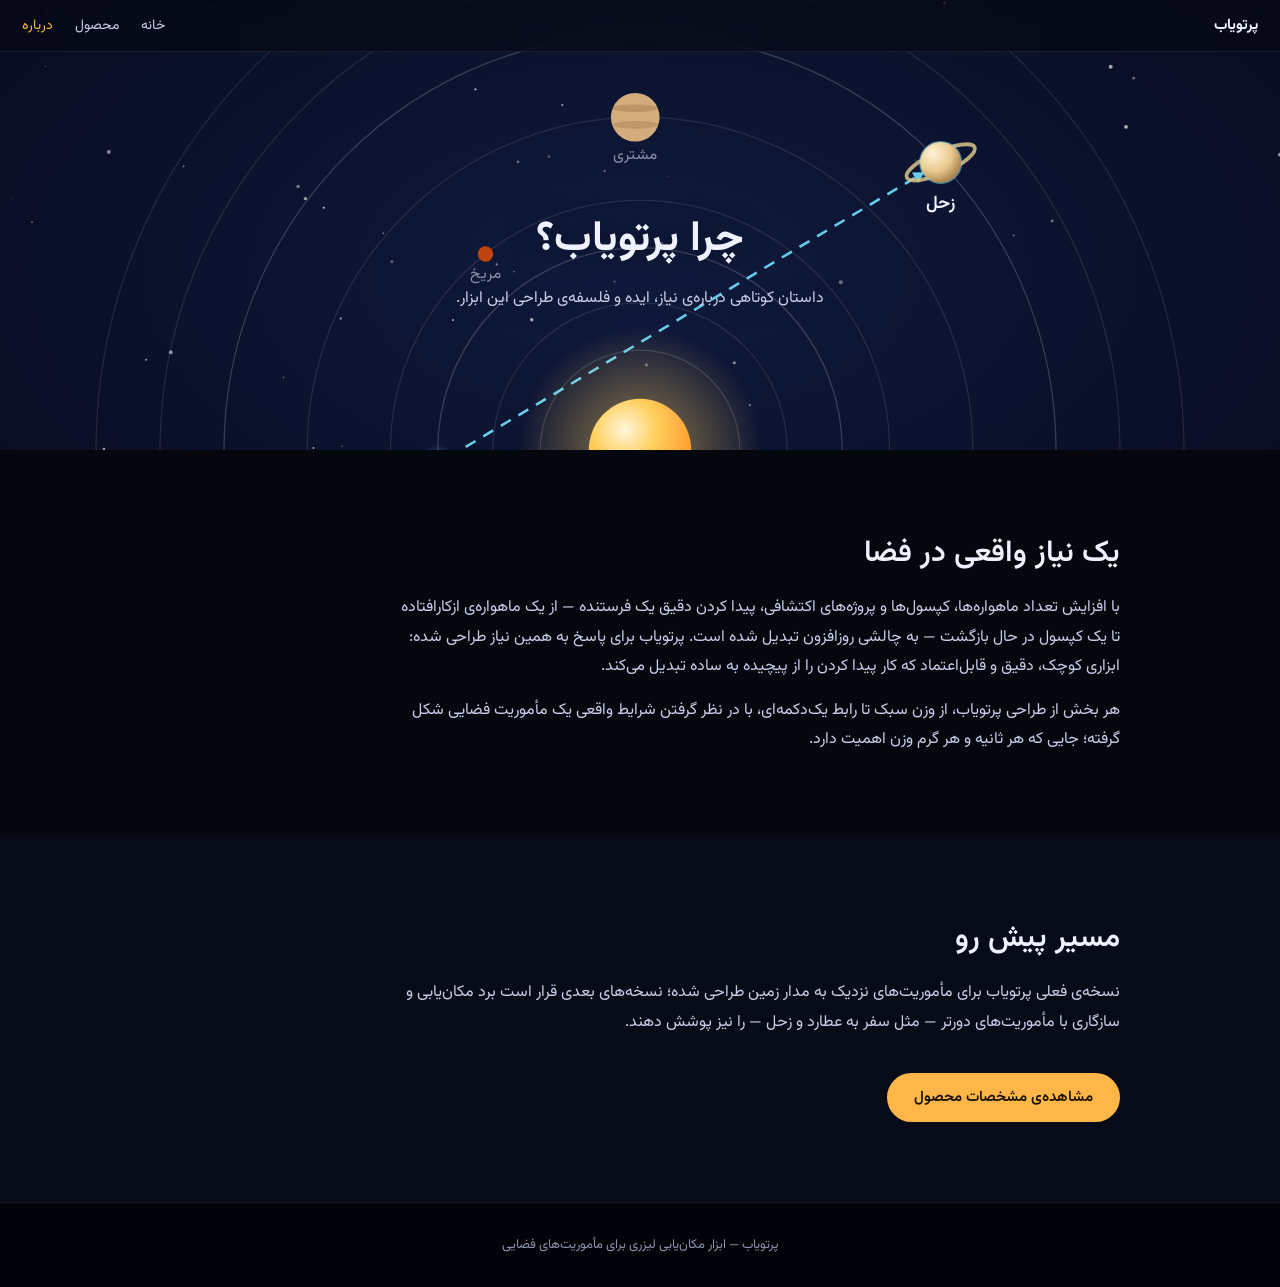
==== about.html @ bbfb4006 "Add files via upload" ====
<!DOCTYPE html>
<html lang="fa" dir="rtl">
<head>
<meta charset="UTF-8">
<meta name="viewport" content="width=device-width, initial-scale=1.0">
<meta name="color-scheme" content="dark">
<title>درباره — پرتویاب</title>
<link rel="preconnect" href="https://fonts.googleapis.com">
<link rel="preconnect" href="https://fonts.gstatic.com" crossorigin>
<link href="https://fonts.googleapis.com/css2?family=Vazirmatn:wght@400;500;600;700&display=swap" rel="stylesheet">
<link rel="stylesheet" href="styles.css">
</head>
<body>

<nav class="nav">
  <a class="nav-mark" href="index.html">پرتویاب</a>
  <div class="nav-links">
    <a href="index.html">خانه</a>
    <a href="product.html">محصول</a>
    <a href="about.html">درباره</a>
  </div>
</nav>

<div id="bg-root"></div>

<main>
  <section class="page-header">
    <h1>چرا پرتویاب؟</h1>
    <p>داستان کوتاهی درباره‌ی نیاز، ایده و فلسفه‌ی طراحی این ابزار.</p>
  </section>

  <section class="section">
    <div class="section-inner">
      <h2>یک نیاز واقعی در فضا</h2>
      <p>با افزایش تعداد ماهواره‌ها، کپسول‌ها و پروژه‌های اکتشافی، پیدا کردن دقیق یک فرستنده — از یک ماهواره‌ی ازکارافتاده تا یک کپسول در حال بازگشت — به چالشی روزافزون تبدیل شده است. پرتویاب برای پاسخ به همین نیاز طراحی شده: ابزاری کوچک، دقیق و قابل‌اعتماد که کار پیدا کردن را از پیچیده به ساده تبدیل می‌کند.</p>
      <p>هر بخش از طراحی پرتویاب، از وزن سبک تا رابط یک‌دکمه‌ای، با در نظر گرفتن شرایط واقعی یک مأموریت فضایی شکل گرفته؛ جایی که هر ثانیه و هر گرم وزن اهمیت دارد.</p>
    </div>
  </section>

  <section class="section section-alt">
    <div class="section-inner">
      <h2>مسیر پیش رو</h2>
      <p>نسخه‌ی فعلی پرتویاب برای مأموریت‌های نزدیک به مدار زمین طراحی شده؛ نسخه‌های بعدی قرار است برد مکان‌یابی و سازگاری با مأموریت‌های دورتر — مثل سفر به عطارد و زحل — را نیز پوشش دهند.</p>
      <div class="section-cta">
        <a class="btn" href="product.html">مشاهده‌ی مشخصات محصول</a>
      </div>
    </div>
  </section>
</main>

<footer class="site-footer">
  <p>پرتویاب — ابزار مکان‌یابی لیزری برای مأموریت‌های فضایی</p>
</footer>

<script src="script.js"></script>
</body>
</html>
---- styles.css ----
:root{
  --void:#05070f;
  --void-2:#020308;
  --nebula:#101a3e;
  --nebula-2:#060a1c;
  --ink:#eef2ff;
  --ink-soft:#c7cee6;
  --ink-mute:#8b93ab;
  --gold:#ffb648;
  --cyan:#6fe3ff;
  --card:#0b0f1e;
  --border:rgba(255,255,255,0.08);
  --font:'Vazirmatn', Tahoma, Arial, sans-serif;
  color-scheme: dark;
}
*{ box-sizing:border-box; }
html,body{ margin:0; padding:0; background:var(--void); }
body{ font-family:var(--font); color:var(--ink); }
a{ color:inherit; }
@media (prefers-reduced-motion:no-preference){ html{ scroll-behavior:smooth; } }

/* nav */
.nav{ position:fixed; top:0; left:0; right:0; z-index:50; display:flex; align-items:center; justify-content:space-between; padding:14px 22px; background:rgba(5,7,15,0.6); backdrop-filter:blur(10px); -webkit-backdrop-filter:blur(10px); border-bottom:1px solid var(--border); }
.nav-mark{ font-size:15px; font-weight:700; color:var(--ink); text-decoration:none; }
.nav-links{ display:flex; gap:22px; }
.nav-links a{ font-size:14px; color:var(--ink-soft); text-decoration:none; }
.nav-links a:hover{ color:var(--ink); }
.nav-links a[aria-current="page"]{ color:var(--gold); }
.nav-links a:focus-visible{ outline:2px solid var(--ink); outline-offset:3px; border-radius:4px; }

/* fixed animated background (injected by script.js into #bg-root) */
.bg-solar{ position:fixed; inset:0; z-index:0; background:radial-gradient(ellipse 130% 100% at 50% 30%, var(--nebula) 0%, var(--nebula-2) 55%, var(--void-2) 100%); }
#solar-svg{ position:absolute; inset:0; width:100%; height:100%; display:block; }
.label{ text-anchor:middle; font-family:var(--font); }
.label-strong{ fill:#f4f7ff; font-weight:600; font-size:14px; }
.label-soft{ fill:var(--ink-mute); font-weight:400; font-size:12px; }
.planet{ cursor:pointer; }
.traveler{ pointer-events:none; }
.pulse{ fill:none; stroke-width:1.6; opacity:.55; transform-box:fill-box; transform-origin:center; }
.pulse-gold{ stroke:var(--gold); }
.pulse-cyan{ stroke:var(--cyan); }
#path-em,#path-es{ transition:stroke-width .2s ease; }
.boost{ stroke-width:4; }
@media (prefers-reduced-motion:no-preference){
  .pulse{ animation:pulse 2.4s ease-out infinite; }
  #path-em,#path-es{ animation:dashflow 1.3s linear infinite; }
  .star.twinkle{ animation:twinkle 3s ease-in-out infinite; }
  .diag-pulse{ animation:pulse 2.4s ease-out infinite; transform-box:fill-box; transform-origin:center; }
}
@keyframes pulse{ 0%{ transform:scale(1); opacity:.55; } 100%{ transform:scale(2.8); opacity:0; } }
@keyframes twinkle{ 0%,100%{ opacity:.25; } 50%{ opacity:.9; } }
@keyframes dashflow{ to{ stroke-dashoffset:-32; } }

/* home hero */
.hero{ position:relative; z-index:1; min-height:100vh; min-height:100dvh; display:flex; flex-direction:column; align-items:center; text-align:center; padding:calc(64px + 4vh) 20px 40px; pointer-events:none; }
.hero-inner{ max-width:640px; }
.hero-title{ margin:0 0 16px; font-size:clamp(24px,5vw,40px); font-weight:700; line-height:1.3; text-shadow:0 2px 28px rgba(0,0,0,.55); }
.hero-sub{ margin:0 0 20px; font-size:16px; color:var(--ink-soft); line-height:1.75; text-shadow:0 2px 20px rgba(0,0,0,.5); }
.hero-caption{ min-height:1.5em; margin:0 0 20px; font-size:14px; font-weight:500; color:var(--gold); text-shadow:0 2px 16px rgba(0,0,0,.6); }
.hero-ctas{ display:flex; gap:12px; justify-content:center; flex-wrap:wrap; }
.scroll-cue{ pointer-events:auto; margin-top:auto; display:flex; flex-direction:column; align-items:center; gap:6px; color:var(--ink-mute); text-decoration:none; font-size:12px; }
.scroll-cue:focus-visible{ outline:2px solid var(--ink); outline-offset:4px; border-radius:6px; }

/* short page header (product / about) */
.page-header{ position:relative; z-index:1; min-height:50vh; display:flex; flex-direction:column; justify-content:center; align-items:center; text-align:center; padding:110px 20px 40px; pointer-events:none; }
.page-header h1{ margin:0 0 12px; font-size:clamp(26px,5vw,42px); font-weight:700; text-shadow:0 2px 28px rgba(0,0,0,.6); }
.page-header p{ margin:0; max-width:560px; font-size:16px; color:var(--ink-soft); line-height:1.7; text-shadow:0 2px 20px rgba(0,0,0,.5); }

/* content sections */
.section{ position:relative; z-index:10; background:var(--void); padding:80px 20px; }
.section-alt{ background:#070b18; }
.section-inner{ max-width:960px; margin:0 auto; }
.section h2{ margin:0 0 16px; font-size:clamp(22px,3.4vw,30px); font-weight:600; }
.section p{ margin:0 0 14px; font-size:16px; line-height:1.85; color:var(--ink-soft); max-width:720px; }
.section p:last-child{ margin-bottom:0; }
.section-cta{ margin-top:36px; }

.grid{ display:grid; grid-template-columns:repeat(auto-fit,minmax(220px,1fr)); gap:20px; margin-top:32px; }
.card{ background:var(--card); border:1px solid var(--border); border-radius:14px; padding:24px; }
.card .icon{ width:34px; height:34px; color:var(--gold); margin-bottom:14px; }
.card h3{ margin:0 0 8px; font-size:16px; font-weight:600; }
.card p{ margin:0; font-size:14px; color:var(--ink-mute); line-height:1.7; max-width:none; }

.spec-table{ width:100%; border-collapse:collapse; margin-top:8px; }
.spec-table tr{ border-bottom:1px solid var(--border); }
.spec-table td{ padding:14px 4px; font-size:15px; }
.spec-table td:first-child{ color:var(--ink-mute); width:46%; }
.spec-table td:last-child{ color:var(--ink); font-weight:500; }

.list-clean{ margin:0; padding:0; list-style:none; display:grid; gap:14px; }
.list-clean li{ padding-right:22px; position:relative; font-size:16px; color:var(--ink-soft); line-height:1.7; }
.list-clean li::before{ content:""; position:absolute; right:0; top:9px; width:7px; height:7px; border-radius:50%; background:var(--cyan); }

.btn{ display:inline-flex; align-items:center; gap:8px; padding:12px 26px; border-radius:999px; background:var(--gold); color:#1a1200; font-weight:600; font-size:15px; text-decoration:none; pointer-events:auto; border:1px solid transparent; }
.btn:hover{ background:#ffc670; }
.btn:focus-visible{ outline:2px solid var(--ink); outline-offset:4px; }
.btn-ghost{ background:transparent; border:1px solid var(--border); color:var(--ink); }
.btn-ghost:hover{ border-color:rgba(255,255,255,0.25); }

.how-diagram{ width:100%; max-width:520px; display:block; margin:32px auto 0; }
.diag-label{ font-family:var(--font); font-size:13px; fill:var(--ink-soft); }

.site-footer{ position:relative; z-index:10; background:var(--void-2); padding:32px 20px; text-align:center; border-top:1px solid var(--border); }
.site-footer p{ margin:0; font-size:13px; color:var(--ink-mute); }
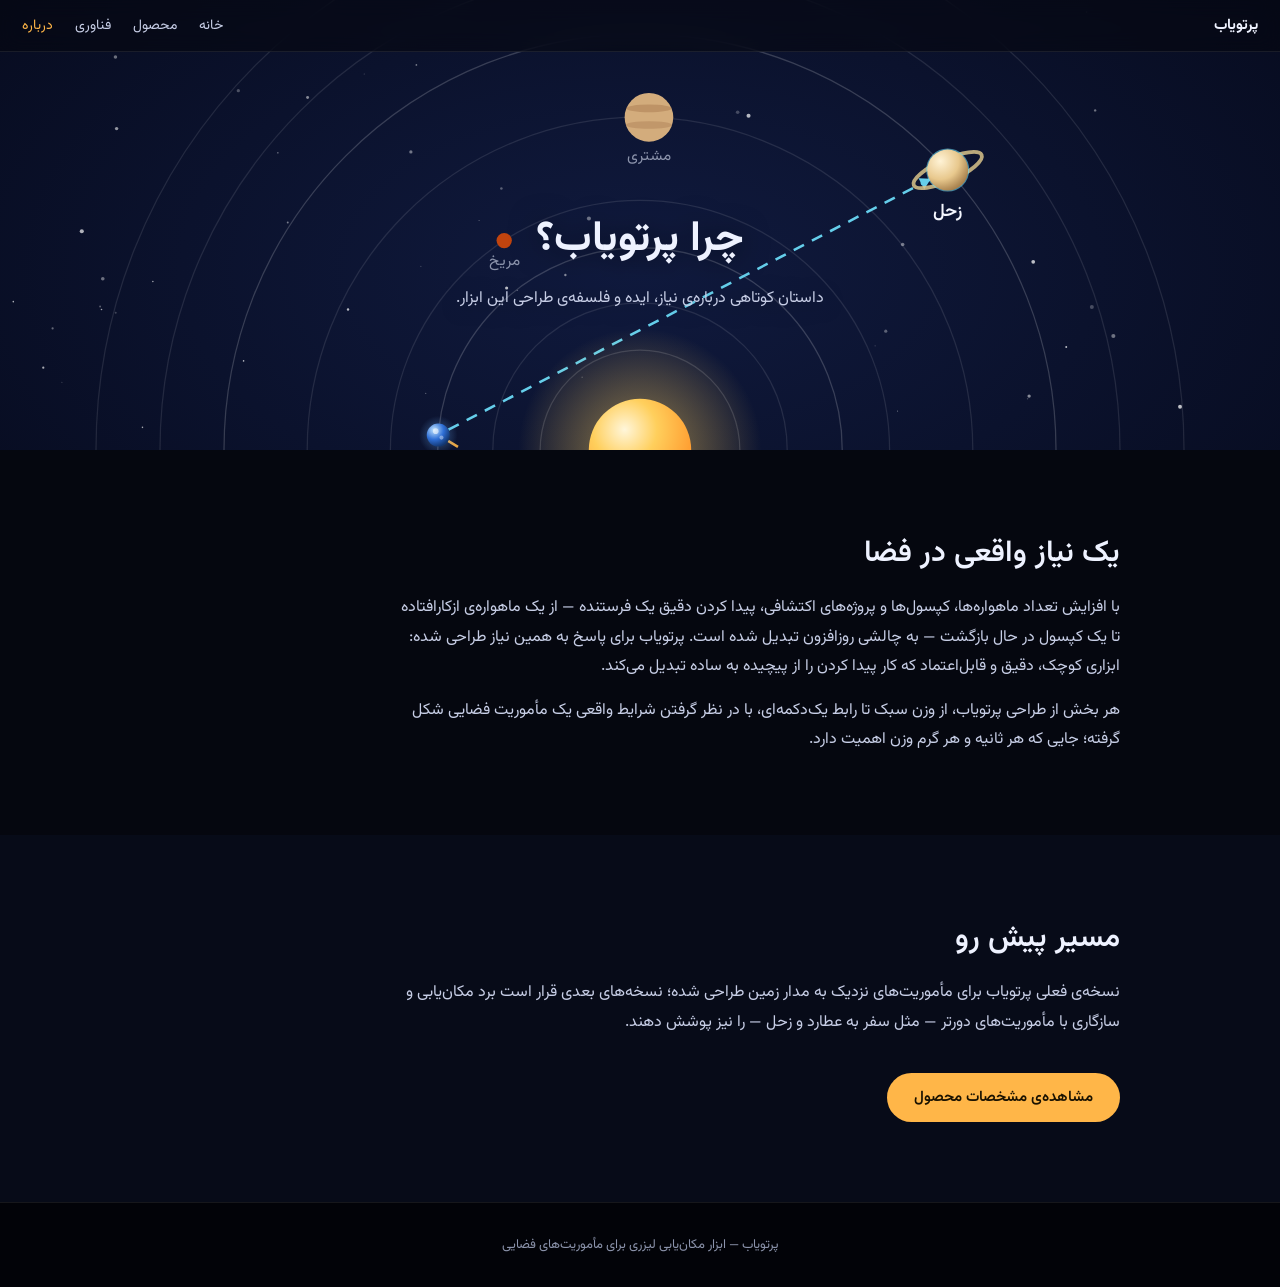
==== commit 5117c81c: "Rename about_v02.html to about.html" ====
--- a/about.html
+++ b/about.html
@@ -17,6 +17,7 @@
   <div class="nav-links">
     <a href="index.html">خانه</a>
     <a href="product.html">محصول</a>
+    <a href="tech.html">فناوری</a>
     <a href="about.html">درباره</a>
   </div>
 </nav>
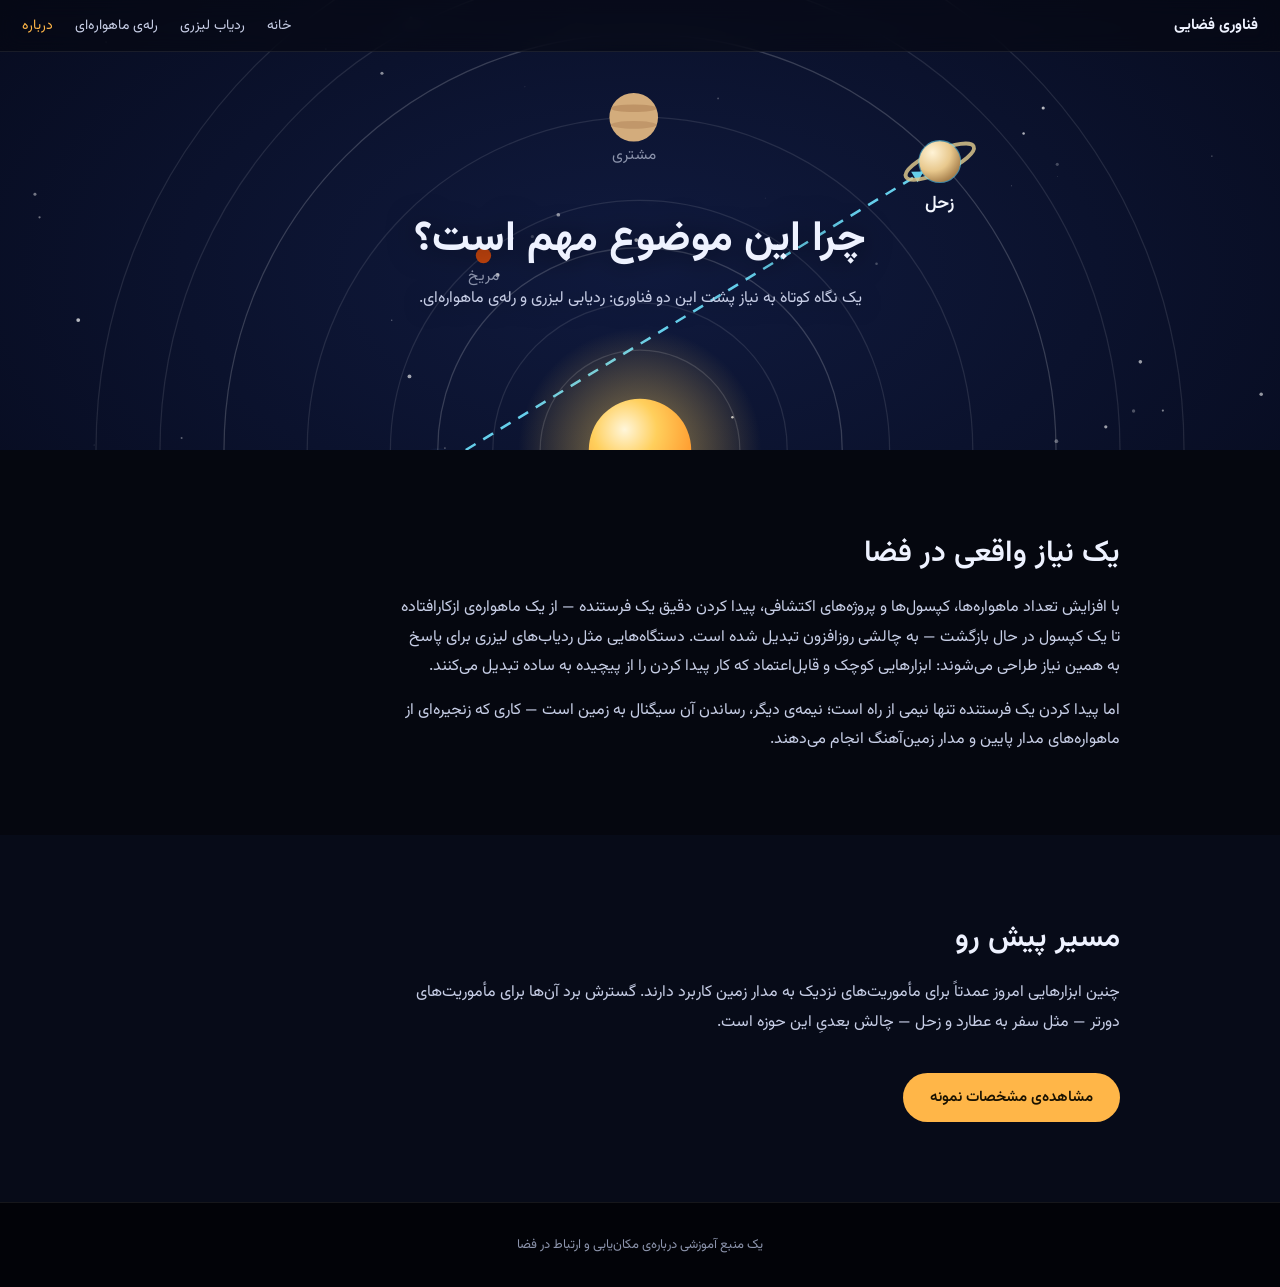
==== commit 06055249: "Add files via upload" ====
--- a/about.html
+++ b/about.html
@@ -4,7 +4,7 @@
 <meta charset="UTF-8">
 <meta name="viewport" content="width=device-width, initial-scale=1.0">
 <meta name="color-scheme" content="dark">
-<title>درباره — پرتویاب</title>
+<title>درباره‌ی این منبع</title>
 <link rel="preconnect" href="https://fonts.googleapis.com">
 <link rel="preconnect" href="https://fonts.gstatic.com" crossorigin>
 <link href="https://fonts.googleapis.com/css2?family=Vazirmatn:wght@400;500;600;700&display=swap" rel="stylesheet">
@@ -13,11 +13,11 @@
 <body>
 
 <nav class="nav">
-  <a class="nav-mark" href="index.html">پرتویاب</a>
+  <a class="nav-mark" href="index.html">فناوری فضایی</a>
   <div class="nav-links">
     <a href="index.html">خانه</a>
-    <a href="product.html">محصول</a>
-    <a href="tech.html">فناوری</a>
+    <a href="product.html">ردیاب لیزری</a>
+    <a href="tech.html">رله‌ی ماهواره‌ای</a>
     <a href="about.html">درباره</a>
   </div>
 </nav>
@@ -26,31 +26,31 @@
 
 <main>
   <section class="page-header">
-    <h1>چرا پرتویاب؟</h1>
-    <p>داستان کوتاهی درباره‌ی نیاز، ایده و فلسفه‌ی طراحی این ابزار.</p>
+    <h1>چرا این موضوع مهم است؟</h1>
+    <p>یک نگاه کوتاه به نیاز پشت این دو فناوری: ردیابی لیزری و رله‌ی ماهواره‌ای.</p>
   </section>
 
   <section class="section">
     <div class="section-inner">
       <h2>یک نیاز واقعی در فضا</h2>
-      <p>با افزایش تعداد ماهواره‌ها، کپسول‌ها و پروژه‌های اکتشافی، پیدا کردن دقیق یک فرستنده — از یک ماهواره‌ی ازکارافتاده تا یک کپسول در حال بازگشت — به چالشی روزافزون تبدیل شده است. پرتویاب برای پاسخ به همین نیاز طراحی شده: ابزاری کوچک، دقیق و قابل‌اعتماد که کار پیدا کردن را از پیچیده به ساده تبدیل می‌کند.</p>
-      <p>هر بخش از طراحی پرتویاب، از وزن سبک تا رابط یک‌دکمه‌ای، با در نظر گرفتن شرایط واقعی یک مأموریت فضایی شکل گرفته؛ جایی که هر ثانیه و هر گرم وزن اهمیت دارد.</p>
+      <p>با افزایش تعداد ماهواره‌ها، کپسول‌ها و پروژه‌های اکتشافی، پیدا کردن دقیق یک فرستنده — از یک ماهواره‌ی ازکارافتاده تا یک کپسول در حال بازگشت — به چالشی روزافزون تبدیل شده است. دستگاه‌هایی مثل ردیاب‌های لیزری برای پاسخ به همین نیاز طراحی می‌شوند: ابزارهایی کوچک و قابل‌اعتماد که کار پیدا کردن را از پیچیده به ساده تبدیل می‌کنند.</p>
+      <p>اما پیدا کردن یک فرستنده تنها نیمی از راه است؛ نیمه‌ی دیگر، رساندن آن سیگنال به زمین است — کاری که زنجیره‌ای از ماهواره‌های مدار پایین و مدار زمین‌آهنگ انجام می‌دهند.</p>
     </div>
   </section>
 
   <section class="section section-alt">
     <div class="section-inner">
       <h2>مسیر پیش رو</h2>
-      <p>نسخه‌ی فعلی پرتویاب برای مأموریت‌های نزدیک به مدار زمین طراحی شده؛ نسخه‌های بعدی قرار است برد مکان‌یابی و سازگاری با مأموریت‌های دورتر — مثل سفر به عطارد و زحل — را نیز پوشش دهند.</p>
+      <p>چنین ابزارهایی امروز عمدتاً برای مأموریت‌های نزدیک به مدار زمین کاربرد دارند. گسترش برد آن‌ها برای مأموریت‌های دورتر — مثل سفر به عطارد و زحل — چالش بعدیِ این حوزه است.</p>
       <div class="section-cta">
-        <a class="btn" href="product.html">مشاهده‌ی مشخصات محصول</a>
+        <a class="btn" href="product.html">مشاهده‌ی مشخصات نمونه</a>
       </div>
     </div>
   </section>
 </main>
 
 <footer class="site-footer">
-  <p>پرتویاب — ابزار مکان‌یابی لیزری برای مأموریت‌های فضایی</p>
+  <p>یک منبع آموزشی درباره‌ی مکان‌یابی و ارتباط در فضا</p>
 </footer>
 
 <script src="script.js"></script>
